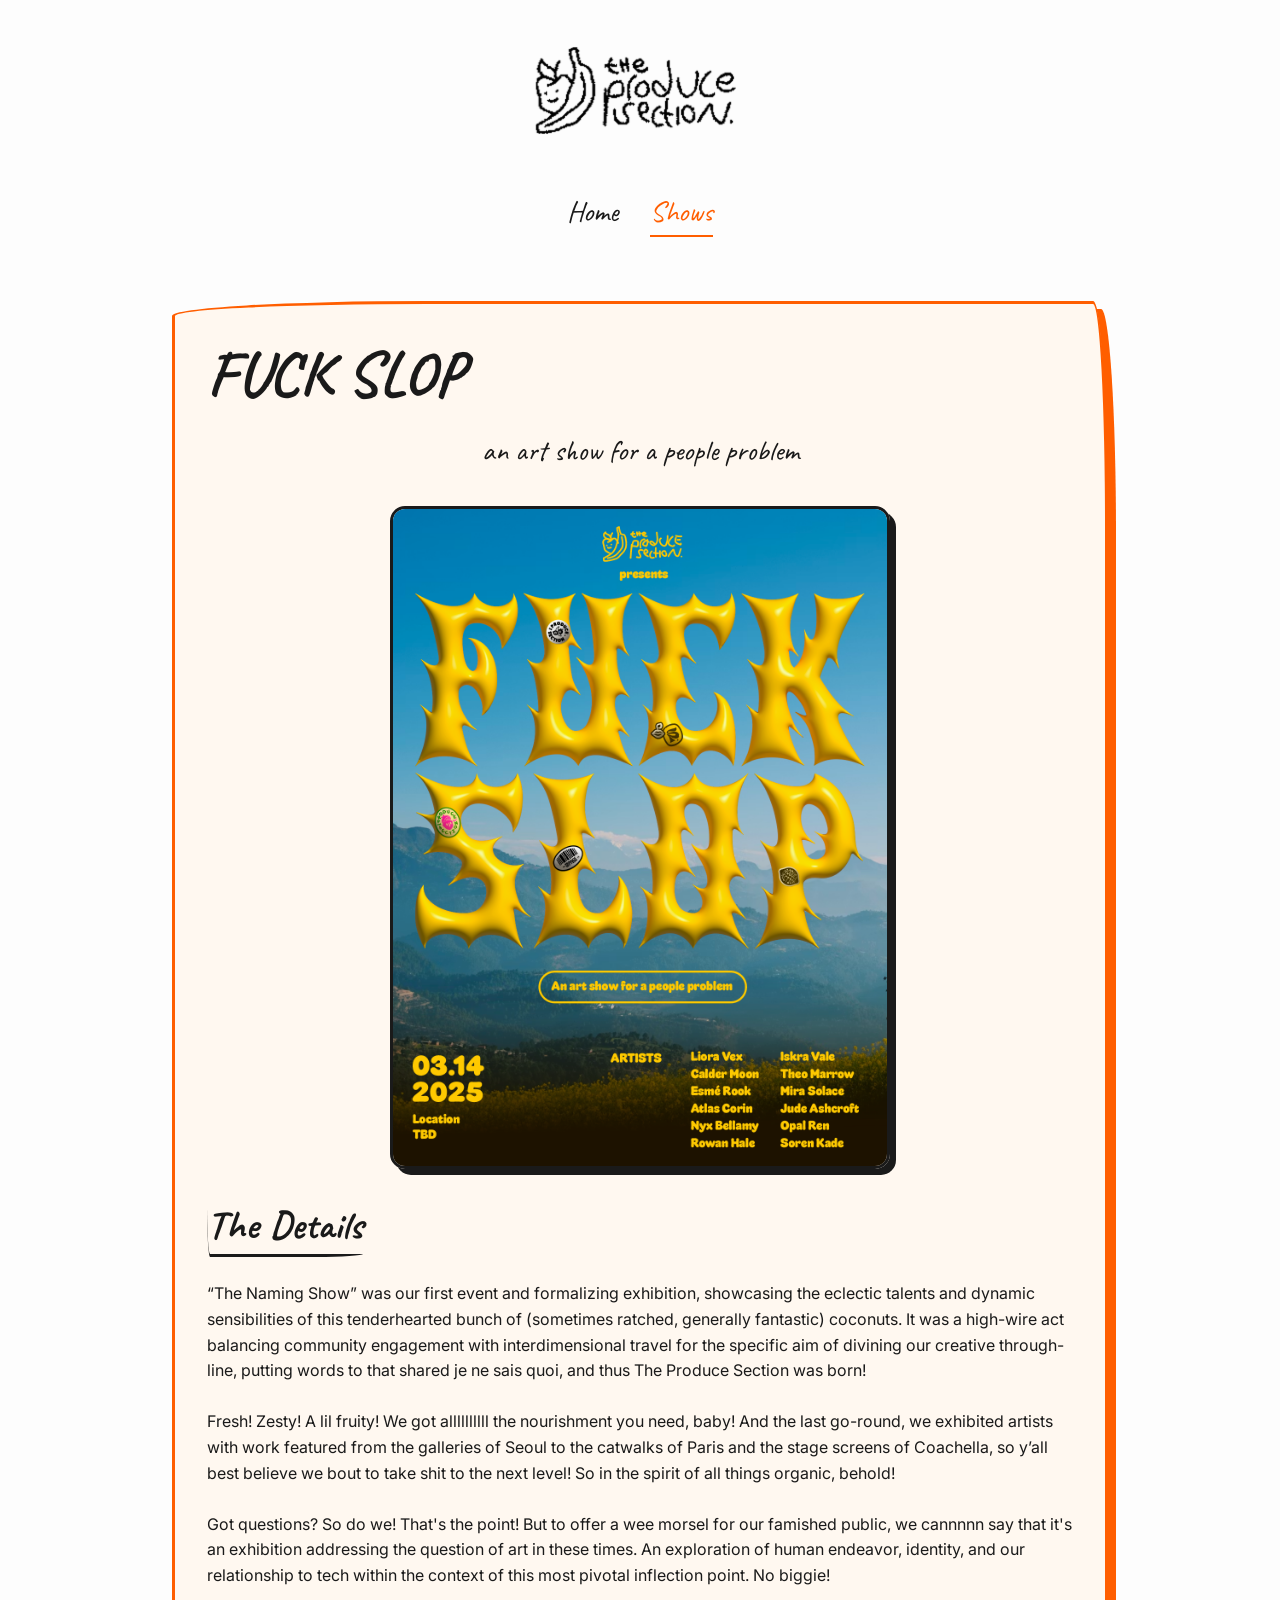
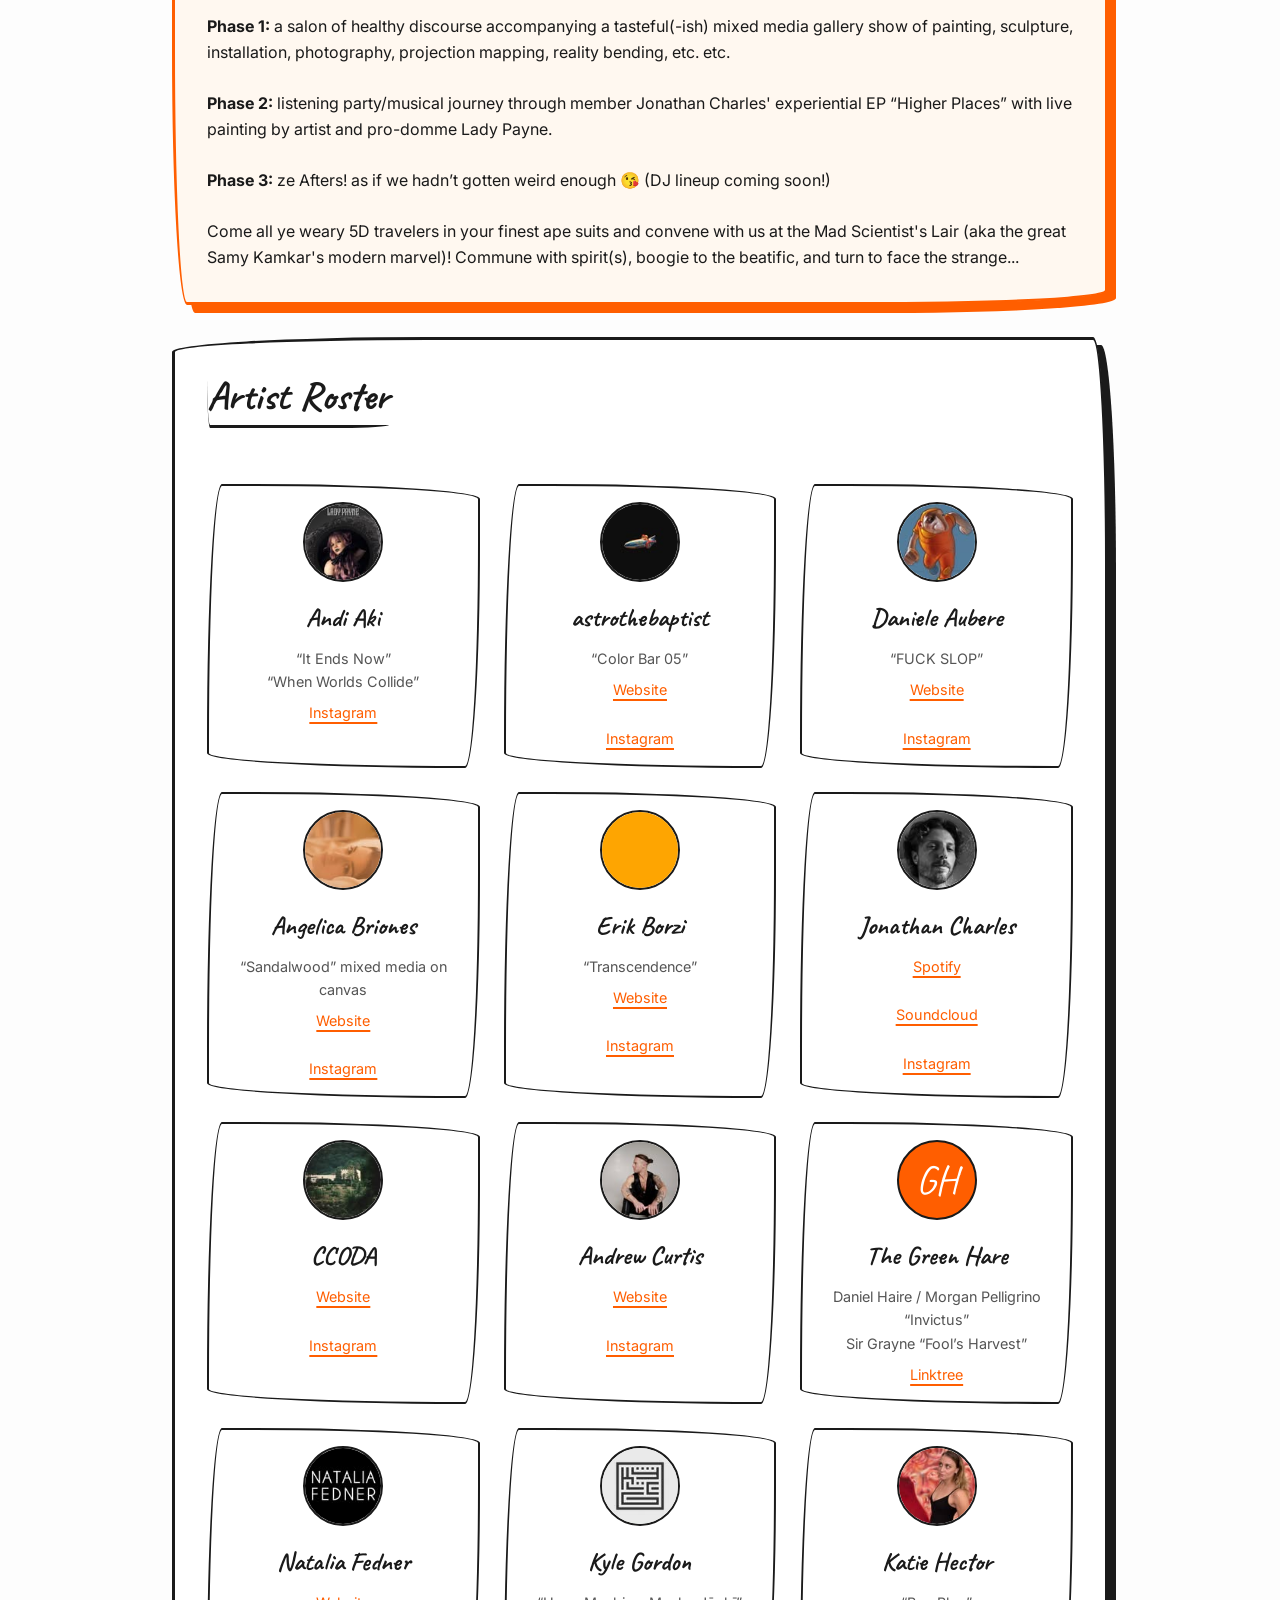
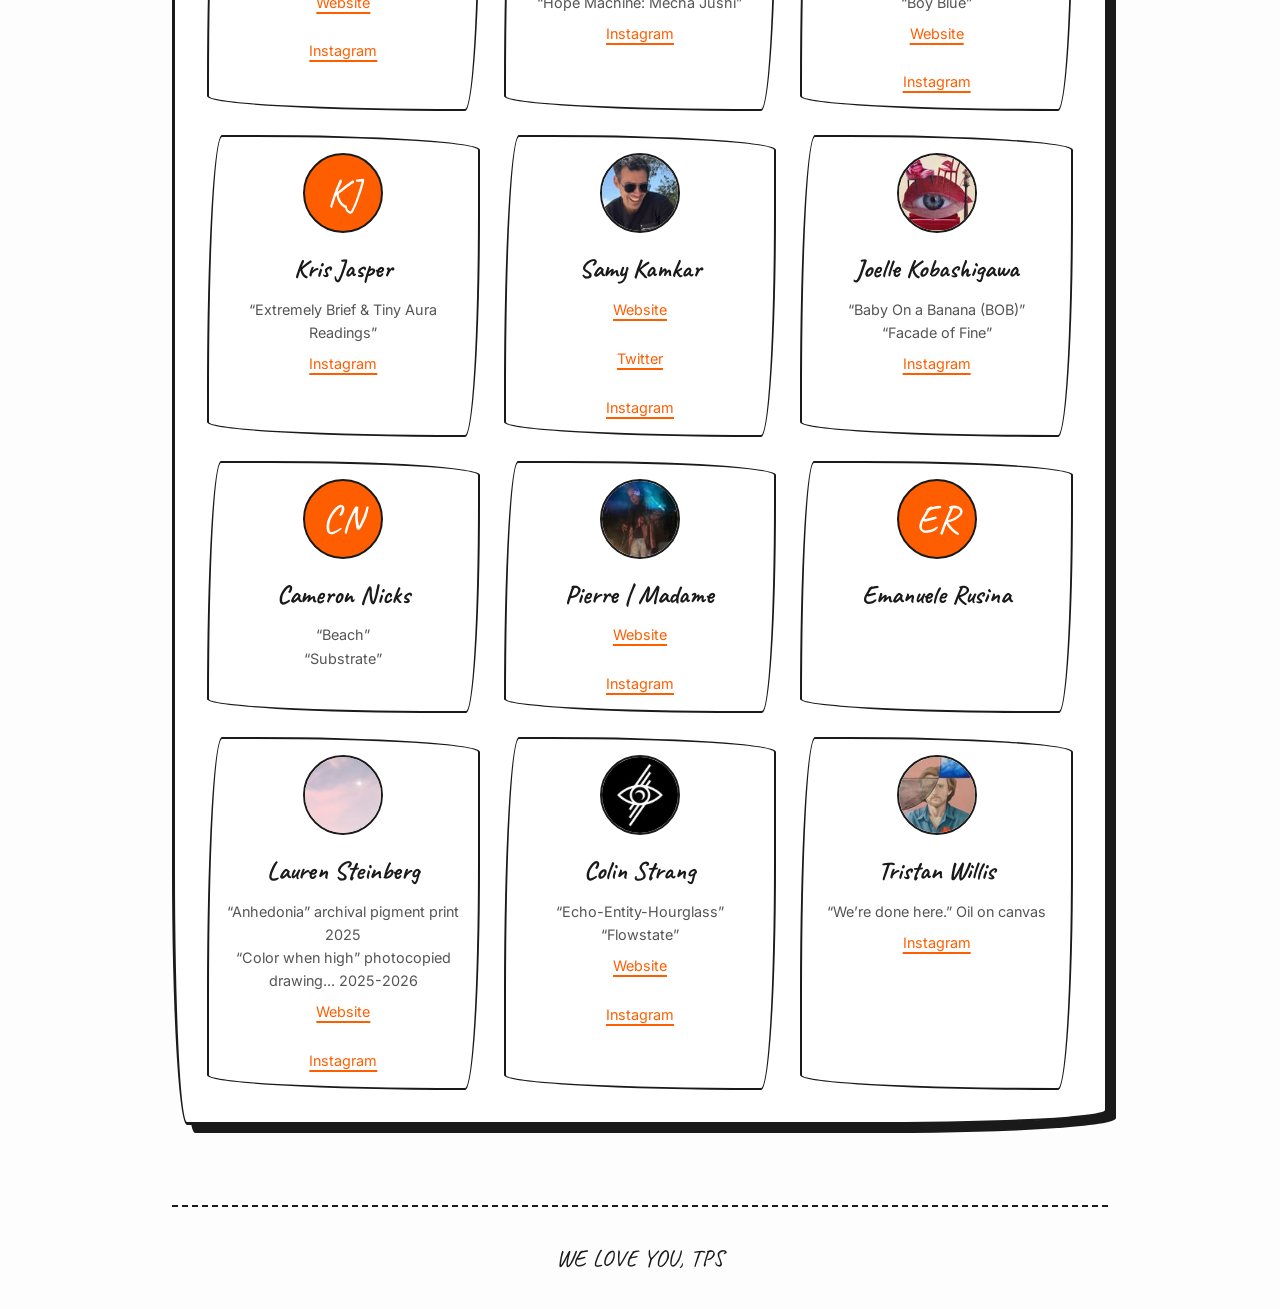
==== fuck-slop.html @ 0650d601 "Initial commit for The Produce Section website" ====
<!DOCTYPE html>
<html lang="en">
<head>
  <meta charset="UTF-8">
  <meta name="viewport" content="width=device-width, initial-scale=1.0">
  <title>FUCK SLOP - The Produce Section</title>
  <link rel="preconnect" href="https://fonts.googleapis.com">
  <link rel="preconnect" href="https://fonts.gstatic.com" crossorigin>
  <link href="https://fonts.googleapis.com/css2?family=Caveat:wght@400..700&family=Inter:ital,opsz,wght@0,14..32,100..900;1,14..32,100..900&display=swap" rel="stylesheet">
  <link rel="stylesheet" href="styles.css">
</head>
<body>
  <header>
    <a href="index.html">
      <img src="logo.gif" alt="The Produce Section Logo" class="logo">
    </a>
    <nav>
      <a href="index.html">Home</a>
      <a href="shows.html" style="color: var(--accent-color); border-bottom: 2px solid var(--accent-color);">Shows</a>
    </nav>
  </header>

  <main class="content-wrapper">
    <section class="hand-drawn-box spotlight">
      <h1>FUCK SLOP</h1>
      <p style="font-family: var(--font-heading); font-size: 1.8rem; text-align: center; margin-bottom: 2rem;">an art show for a people problem</p>
      
      <img src="fuck-slop-flyer.png" alt="FUCK SLOP Flyer" class="flyer">
      
      <h2>The Details</h2>
      <p>“The Naming Show” was our first event and formalizing exhibition, showcasing the eclectic talents and dynamic sensibilities of this tenderhearted bunch of (sometimes ratched, generally fantastic) coconuts. It was a high-wire act balancing community engagement with interdimensional travel for the specific aim of divining our creative through-line, putting words to that shared je ne sais quoi, and thus The Produce Section was born!</p>
      <br>
      <p>Fresh! Zesty! A lil fruity! We got allllllllll the nourishment you need, baby! And the last go-round, we exhibited artists with work featured from the galleries of Seoul to the catwalks of Paris and the stage screens of Coachella, so y’all best believe we bout to take shit to the next level! So in the spirit of all things organic, behold!</p>
      <br>
      <p>Got questions? So do we! That's the point! But to offer a wee morsel for our famished public, we cannnnn say that it's an exhibition addressing the question of art in these times. An exploration of human endeavor, identity, and our relationship to tech within the context of this most pivotal inflection point. No biggie!</p>
      <br>
      <p><strong>Phase 1:</strong> a salon of healthy discourse accompanying a tasteful(-ish) mixed media gallery show of painting, sculpture, installation, photography, projection mapping, reality bending, etc. etc.</p>
      <br>
      <p><strong>Phase 2:</strong> listening party/musical journey through member Jonathan Charles' experiential EP “Higher Places” with live painting by artist and pro-domme Lady Payne.</p>
      <br>
      <p><strong>Phase 3:</strong> ze Afters! as if we hadn’t gotten weird enough 😘 (DJ lineup coming soon!)</p>
      <br>
      <p>Come all ye weary 5D travelers in your finest ape suits and convene with us at the Mad Scientist's Lair (aka the great Samy Kamkar's modern marvel)! Commune with spirit(s), boogie to the beatific, and turn to face the strange...</p>
    </section>

    <section class="hand-drawn-box">
      <h2>Artist Roster</h2>
      <div class="artist-list">
        
        <div class="artist-card">
              <img src="thumbnails/andi_n_narnia.jpg" alt="Andi Aki" class="artist-thumbnail">
          <h4>Andi Aki</h4>
          <p>“It Ends Now”<br>“When Worlds Collide”</p>
          <a href="https://www.instagram.com/andi_n_narnia/" target="_blank">Instagram</a>
        </div>
        
        <div class="artist-card">
              <img src="thumbnails/astrothebaptist.jpg" alt="astrothebaptist" class="artist-thumbnail">
          <h4>astrothebaptist</h4>
          <p>“Color Bar 05”</p>
          <a href="https://www.astrothebaptist.space" target="_blank">Website</a><br>
          <a href="https://www.instagram.com/astrothebaptist/" target="_blank">Instagram</a>
        </div>
        
        <div class="artist-card">
              <img src="thumbnails/auberd.jpg" alt="Daniele Aubere" class="artist-thumbnail">
          <h4>Daniele Aubere</h4>
          <p>“FUCK SLOP”</p>
          <a href="http://www.auber.co" target="_blank">Website</a><br>
          <a href="https://www.instagram.com/auberd?utm_source=qr" target="_blank">Instagram</a>
        </div>
        
        <div class="artist-card">
              <img src="thumbnails/angelicabriones.jpg" alt="Angelica Briones" class="artist-thumbnail">
          <h4>Angelica Briones</h4>
          <p>“Sandalwood” mixed media on canvas</p>
          <a href="http://angelicabriones.com" target="_blank">Website</a><br>
          <a href="https://www.instagram.com/angelicabriones/?hl=en" target="_blank">Instagram</a>
        </div>
        
        <div class="artist-card">
              <img src="thumbnails/erikborzi.jpg" alt="Erik Borzi" class="artist-thumbnail">
          <h4>Erik Borzi</h4>
          <p>“Transcendence”</p>
          <a href="https://www.erikborzi.com" target="_blank">Website</a><br>
          <a href="https://www.instagram.com/erikborzi/" target="_blank">Instagram</a>
        </div>
        
        <div class="artist-card">
              <img src="thumbnails/thisisjonathancharles.jpg" alt="Jonathan Charles" class="artist-thumbnail">
          <h4>Jonathan Charles</h4>
          <a href="https://open.spotify.com/artist/5qv8pwEV6XOBybE71yPZrG" target="_blank">Spotify</a><br>
          <a href="https://on.soundcloud.com/LYOJ9VwBH5iuCGlMGs" target="_blank">Soundcloud</a><br>
          <a href="https://www.instagram.com/thisisjonathancharles/" target="_blank">Instagram</a>
        </div>
        
        <div class="artist-card">
              <img src="thumbnails/ccoda.av.jpg" alt="CCODA" class="artist-thumbnail">
          <h4>CCODA</h4>
          <a href="http://danielcontaldo.com" target="_blank">Website</a><br>
          <a href="https://www.instagram.com/ccoda.av" target="_blank">Instagram</a>
        </div>
        
        <div class="artist-card">
              <img src="thumbnails/art_by_andrewkcurtis.jpg" alt="Andrew Curtis" class="artist-thumbnail">
          <h4>Andrew Curtis</h4>
          <a href="https://artbyandrewkcurtis.com" target="_blank">Website</a><br>
          <a href="https://www.instagram.com/art_by_andrewkcurtis?utm_source=qr" target="_blank">Instagram</a>
        </div>
        
        <div class="artist-card">
              <div class="artist-thumbnail placeholder-thumbnail">GH</div>
          <h4>The Green Hare</h4>
          <p>Daniel Haire / Morgan Pelligrino “Invictus”<br>Sir Grayne “Fool’s Harvest”</p>
          <a href="https://linktr.ee/thegreenhare" target="_blank">Linktree</a>
        </div>
        
        <div class="artist-card">
              <img src="thumbnails/nataliafedner.jpg" alt="Natalia Fedner" class="artist-thumbnail">
          <h4>Natalia Fedner</h4>
          <a href="https://nataliafedner.com" target="_blank">Website</a><br>
          <a href="https://www.instagram.com/nataliafedner/" target="_blank">Instagram</a>
        </div>
        
        <div class="artist-card">
              <img src="thumbnails/kylegordonart.jpg" alt="Kyle Gordon" class="artist-thumbnail">
          <h4>Kyle Gordon</h4>
          <p>“Hope Machine: Mecha Jūshī”</p>
          <a href="https://www.instagram.com/kylegordonart/" target="_blank">Instagram</a>
        </div>
        
        <div class="artist-card">
              <img src="thumbnails/katiehector.jpg" alt="Katie Hector" class="artist-thumbnail">
          <h4>Katie Hector</h4>
          <p>“Boy Blue”</p>
          <a href="https://www.katiehector.com" target="_blank">Website</a><br>
          <a href="https://www.instagram.com/katiehector/" target="_blank">Instagram</a>
        </div>
        
        <div class="artist-card">
              <div class="artist-thumbnail placeholder-thumbnail">KJ</div>
          <h4>Kris Jasper</h4>
          <p>“Extremely Brief & Tiny Aura Readings”</p>
          <a href="https://www.instagram.com/krisjasper.photography/" target="_blank">Instagram</a>
        </div>
        
        <div class="artist-card">
              <img src="thumbnails/samyseriously.jpg" alt="Samy Kamkar" class="artist-thumbnail">
          <h4>Samy Kamkar</h4>
          <a href="https://sa.my/" target="_blank">Website</a><br>
          <a href="https://x.com/samykamkar" target="_blank">Twitter</a><br>
          <a href="https://www.instagram.com/samyseriously/" target="_blank">Instagram</a>
        </div>
        
        <div class="artist-card">
          <img src="thumbnails/jokocut.jpg" alt="Joelle Kobashigawa" class="artist-thumbnail">
          <h4>Joelle Kobashigawa</h4>
          <p>“Baby On a Banana (BOB)”<br>“Facade of Fine”</p>
          <a href="https://www.instagram.com/jokocut/" target="_blank">Instagram</a>
        </div>
        
        <div class="artist-card">
              <div class="artist-thumbnail placeholder-thumbnail">CN</div>
          <h4>Cameron Nicks</h4>
          <p>“Beach”<br>“Substrate”</p>
        </div>
        
        <div class="artist-card">
              <img src="thumbnails/yazyanbo.jpg" alt="Pierre | Madame" class="artist-thumbnail">
          <h4>Pierre | Madame</h4>
          <a href="https://www.tigerloungetextiles.com/" target="_blank">Website</a><br>
          <a href="https://www.instagram.com/yazyanbo?utm_source=qr" target="_blank">Instagram</a>
        </div>
        
        <div class="artist-card">
              <div class="artist-thumbnail placeholder-thumbnail">ER</div>
          <h4>Emanuele Rusina</h4>
        </div>
        
        <div class="artist-card">
              <img src="thumbnails/laur_steinberg.jpg" alt="Lauren Steinberg" class="artist-thumbnail">
          <h4>Lauren Steinberg</h4>
          <p>“Anhedonia” archival pigment print 2025<br>“Color when high” photocopied drawing... 2025-2026</p>
          <a href="https://www.laurensteinberg.work" target="_blank">Website</a><br>
          <a href="https://www.instagram.com/laur_steinberg/" target="_blank">Instagram</a>
        </div>
        
        <div class="artist-card">
              <img src="thumbnails/strangcg.jpg" alt="Colin Strang" class="artist-thumbnail">
          <h4>Colin Strang</h4>
          <p>“Echo-Entity-Hourglass”<br>“Flowstate”</p>
          <a href="https://www.strangcg.com" target="_blank">Website</a><br>
          <a href="https://www.instagram.com/strangcg/?hl=en" target="_blank">Instagram</a>
        </div>
        
        <div class="artist-card">
              <img src="thumbnails/tristanwillisart.jpg" alt="Tristan Willis" class="artist-thumbnail">
          <h4>Tristan Willis</h4>
          <p>“We’re done here.” Oil on canvas</p>
          <a href="https://instagram.com/tristanwillisart" target="_blank">Instagram</a>
        </div>
        
      </div>
    </section>
  </main>

  <footer>
    <p>WE LOVE YOU, TPS</p>
  </footer>
</body>
</html>
---- styles.css ----
:root {
  --bg-color: #fdfdfd;
  --text-color: #1a1a1a;
  --accent-color: #ff5e00; /* Zesty orange */
  --border-color: #1a1a1a;
  --font-heading: 'Caveat', cursive;
  --font-body: 'Inter', sans-serif;
}

* {
  box-sizing: border-box;
  margin: 0;
  padding: 0;
}

body {
  background-color: var(--bg-color);
  color: var(--text-color);
  font-family: var(--font-body);
  line-height: 1.6;
  padding: 2rem;
  max-width: 1000px;
  margin: 0 auto;
}

header {
  display: flex;
  flex-direction: column;
  align-items: center;
  margin-bottom: 4rem;
  text-align: center;
}

.logo {
  max-width: 250px;
  margin-bottom: 1rem;
}

nav {
  display: flex;
  gap: 2rem;
  margin-top: 1rem;
}

nav a {
  font-family: var(--font-heading);
  font-size: 1.8rem;
  color: var(--text-color);
  text-decoration: none;
  border-bottom: 2px solid transparent;
  transition: all 0.2s ease;
}

nav a:hover {
  color: var(--accent-color);
  border-bottom: 2px solid var(--accent-color);
  transform: translateY(-2px);
}

h1, h2, h3 {
  font-family: var(--font-heading);
  line-height: 1.2;
}

h1 {
  font-size: 4rem;
  margin-bottom: 1rem;
}

h2 {
  font-size: 2.5rem;
  margin-bottom: 1.5rem;
  border-bottom: 3px solid var(--text-color);
  display: inline-block;
  border-radius: 255px 15px 225px 15px/15px 225px 15px 255px; /* Hand-drawn border effect */
  padding-bottom: 5px;
}

a {
  color: var(--accent-color);
  text-decoration: underline;
  text-decoration-thickness: 2px;
  text-underline-offset: 4px;
}

a:hover {
  text-decoration-style: wavy;
}

/* Container for standard pages */
.content-wrapper {
  margin-top: 2rem;
}

/* Hand-drawn box effect */
.hand-drawn-box {
  border: 3px solid var(--border-color);
  border-radius: 255px 15px 225px 15px/15px 225px 15px 255px;
  padding: 2rem;
  background-color: #fff;
  box-shadow: 8px 8px 0px var(--border-color);
  margin-bottom: 2rem;
  transition: transform 0.2s;
}

.hand-drawn-box:hover {
  transform: translate(-4px, -4px);
  box-shadow: 12px 12px 0px var(--border-color);
}

.spotlight {
  background-color: #fff8f0;
  border-color: var(--accent-color);
  box-shadow: 8px 8px 0px var(--accent-color);
}

.show-list {
  display: flex;
  flex-direction: column;
  gap: 2rem;
}

.show-item h3 {
  font-size: 2rem;
  margin-bottom: 0.5rem;
}

.show-item a {
  font-family: var(--font-heading);
  font-size: 1.5rem;
  text-decoration: none;
}

/* Artist List Styles */
.artist-list {
  display: grid;
  grid-template-columns: repeat(auto-fill, minmax(250px, 1fr));
  gap: 1.5rem;
  margin-top: 2rem;
}

.artist-card {
  border: 2px solid var(--border-color);
  border-radius: 15px 225px 15px 255px/255px 15px 225px 15px;
  padding: 1rem;
  display: flex;
  flex-direction: column;
  align-items: center;
  text-align: center;
}

.flyer {
  width: 100%;
  max-width: 500px;
  border-radius: 15px;
  border: 3px solid var(--border-color);
  box-shadow: 6px 6px 0px var(--border-color);
  margin-bottom: 2rem;
  display: block;
  margin-left: auto;
  margin-right: auto;
}

.artist-thumbnail {
  width: 80px;
  height: 80px;
  border-radius: 50%;
  object-fit: cover;
  border: 2px solid var(--border-color);
  margin-bottom: 1rem;
}

.placeholder-thumbnail {
  background-color: var(--accent-color);
  display: flex;
  align-items: center;
  justify-content: center;
  font-family: var(--font-heading);
  font-size: 2.5rem;
  color: white;
}

.artist-card h4 {
  font-family: var(--font-heading);
  font-size: 1.6rem;
  margin-bottom: 0.5rem;
}

.artist-card p {
  font-size: 0.9rem;
  margin-bottom: 0.5rem;
  color: #555;
}

.artist-card a {
  font-size: 0.9rem;
  word-break: break-all;
}

/* Footer */
footer {
  margin-top: 5rem;
  text-align: center;
  font-family: var(--font-heading);
  font-size: 1.5rem;
  border-top: 2px dashed var(--border-color);
  padding-top: 2rem;
}

@media (max-width: 600px) {
  h1 { font-size: 3rem; }
  h2 { font-size: 2rem; }
  .artist-list { grid-template-columns: 1fr; }
}
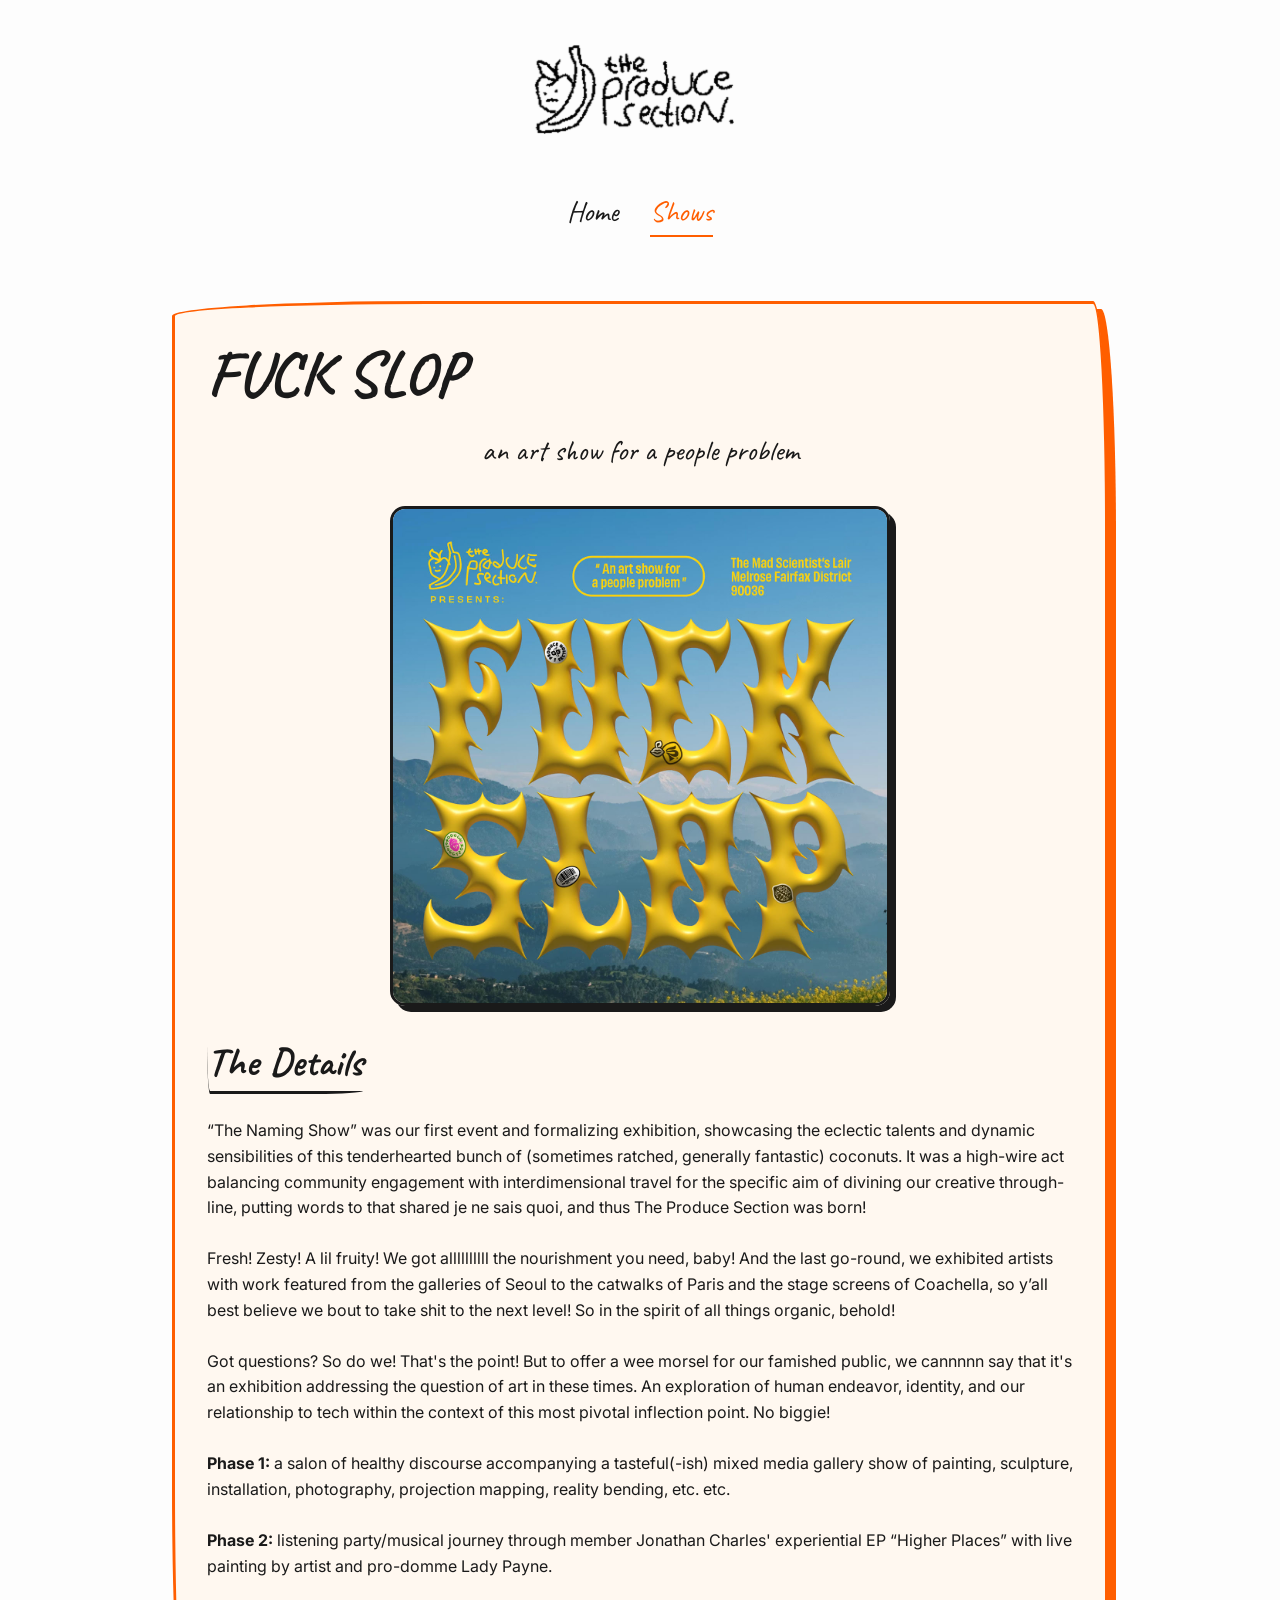
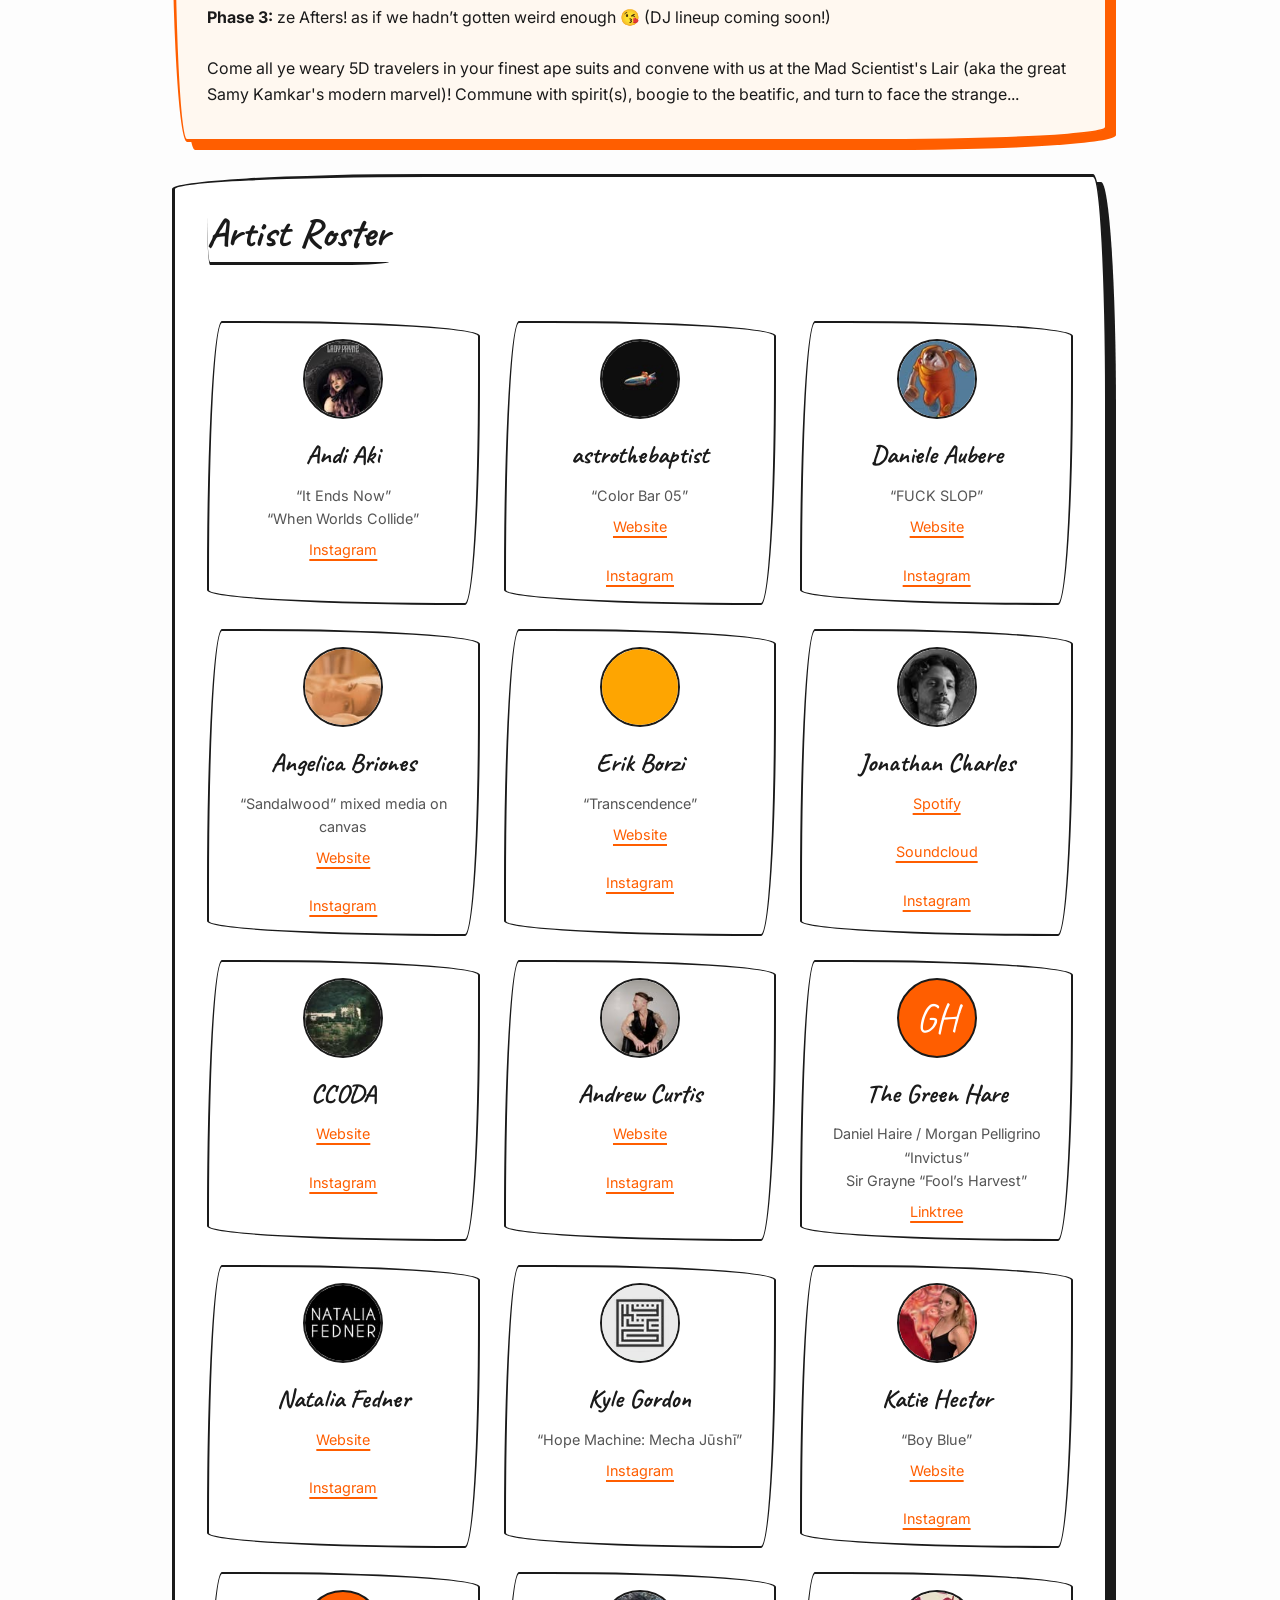
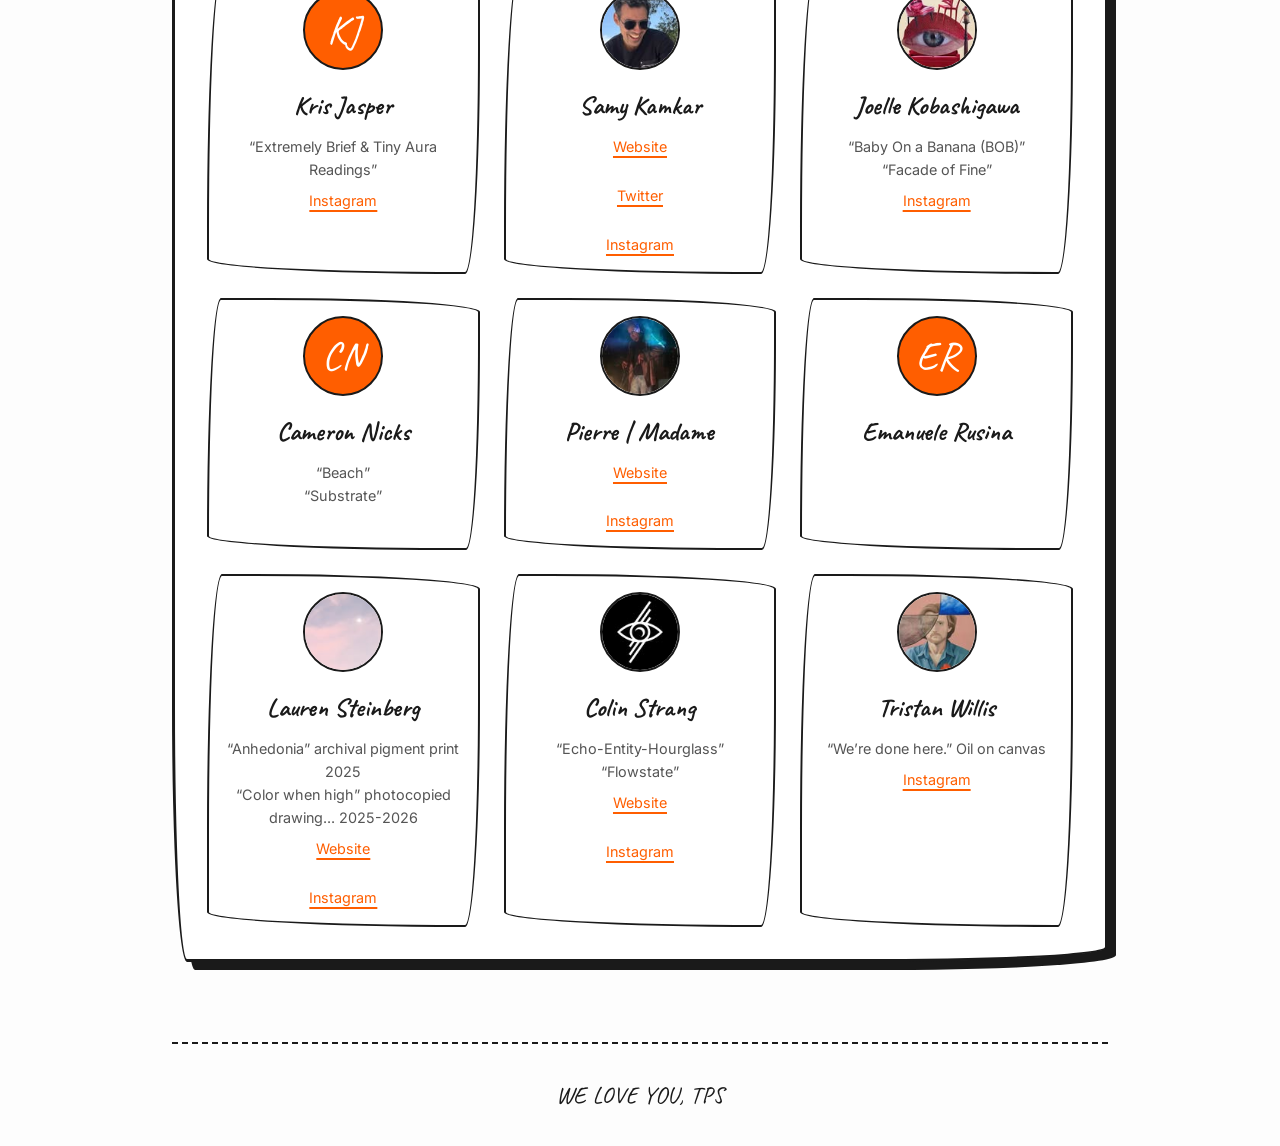
==== commit 2f3fbc4c: "Update flyer to v2 and extend site description" ====
--- a/fuck-slop.html
+++ b/fuck-slop.html
@@ -25,7 +25,7 @@
       <h1>FUCK SLOP</h1>
       <p style="font-family: var(--font-heading); font-size: 1.8rem; text-align: center; margin-bottom: 2rem;">an art show for a people problem</p>
       
-      <img src="fuck-slop-flyer.png" alt="FUCK SLOP Flyer" class="flyer">
+      <img src="flyer-v2.jpg" alt="FUCK SLOP Flyer" class="flyer">
       
       <h2>The Details</h2>
       <p>“The Naming Show” was our first event and formalizing exhibition, showcasing the eclectic talents and dynamic sensibilities of this tenderhearted bunch of (sometimes ratched, generally fantastic) coconuts. It was a high-wire act balancing community engagement with interdimensional travel for the specific aim of divining our creative through-line, putting words to that shared je ne sais quoi, and thus The Produce Section was born!</p>
